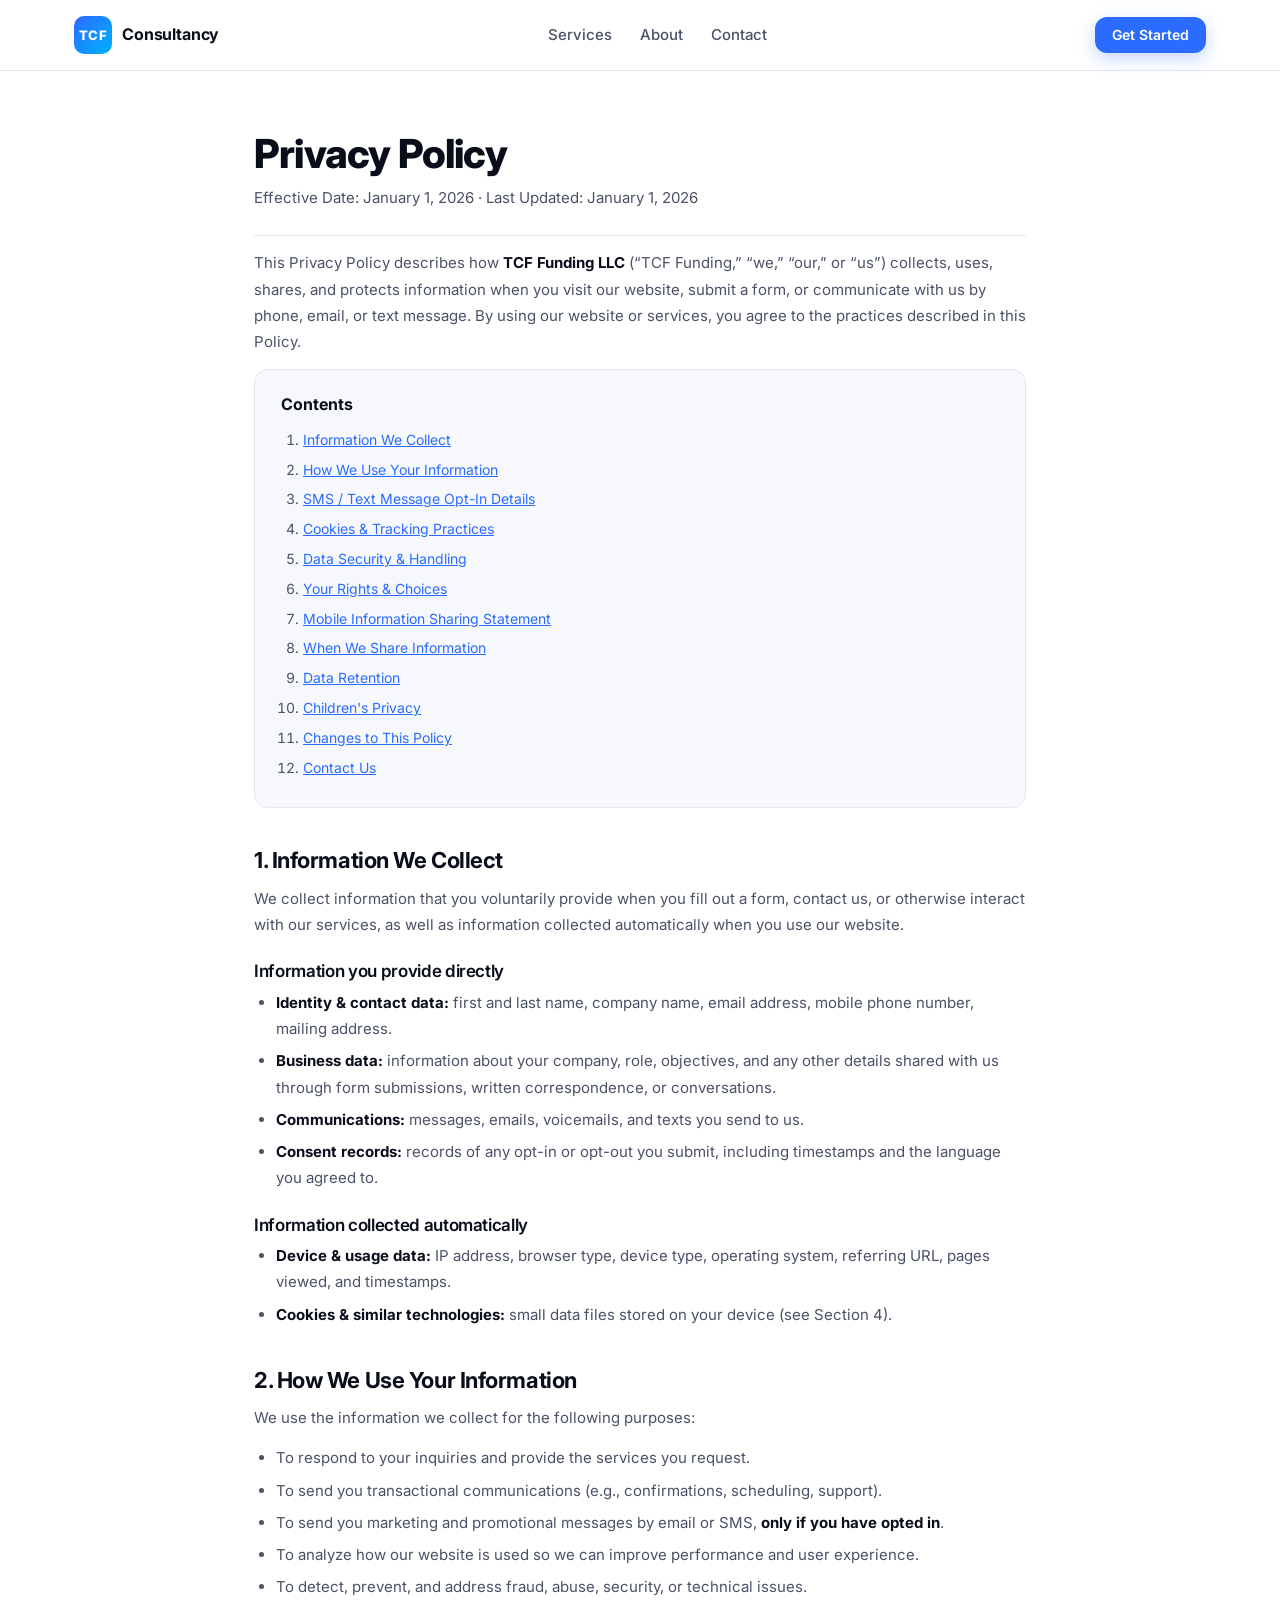
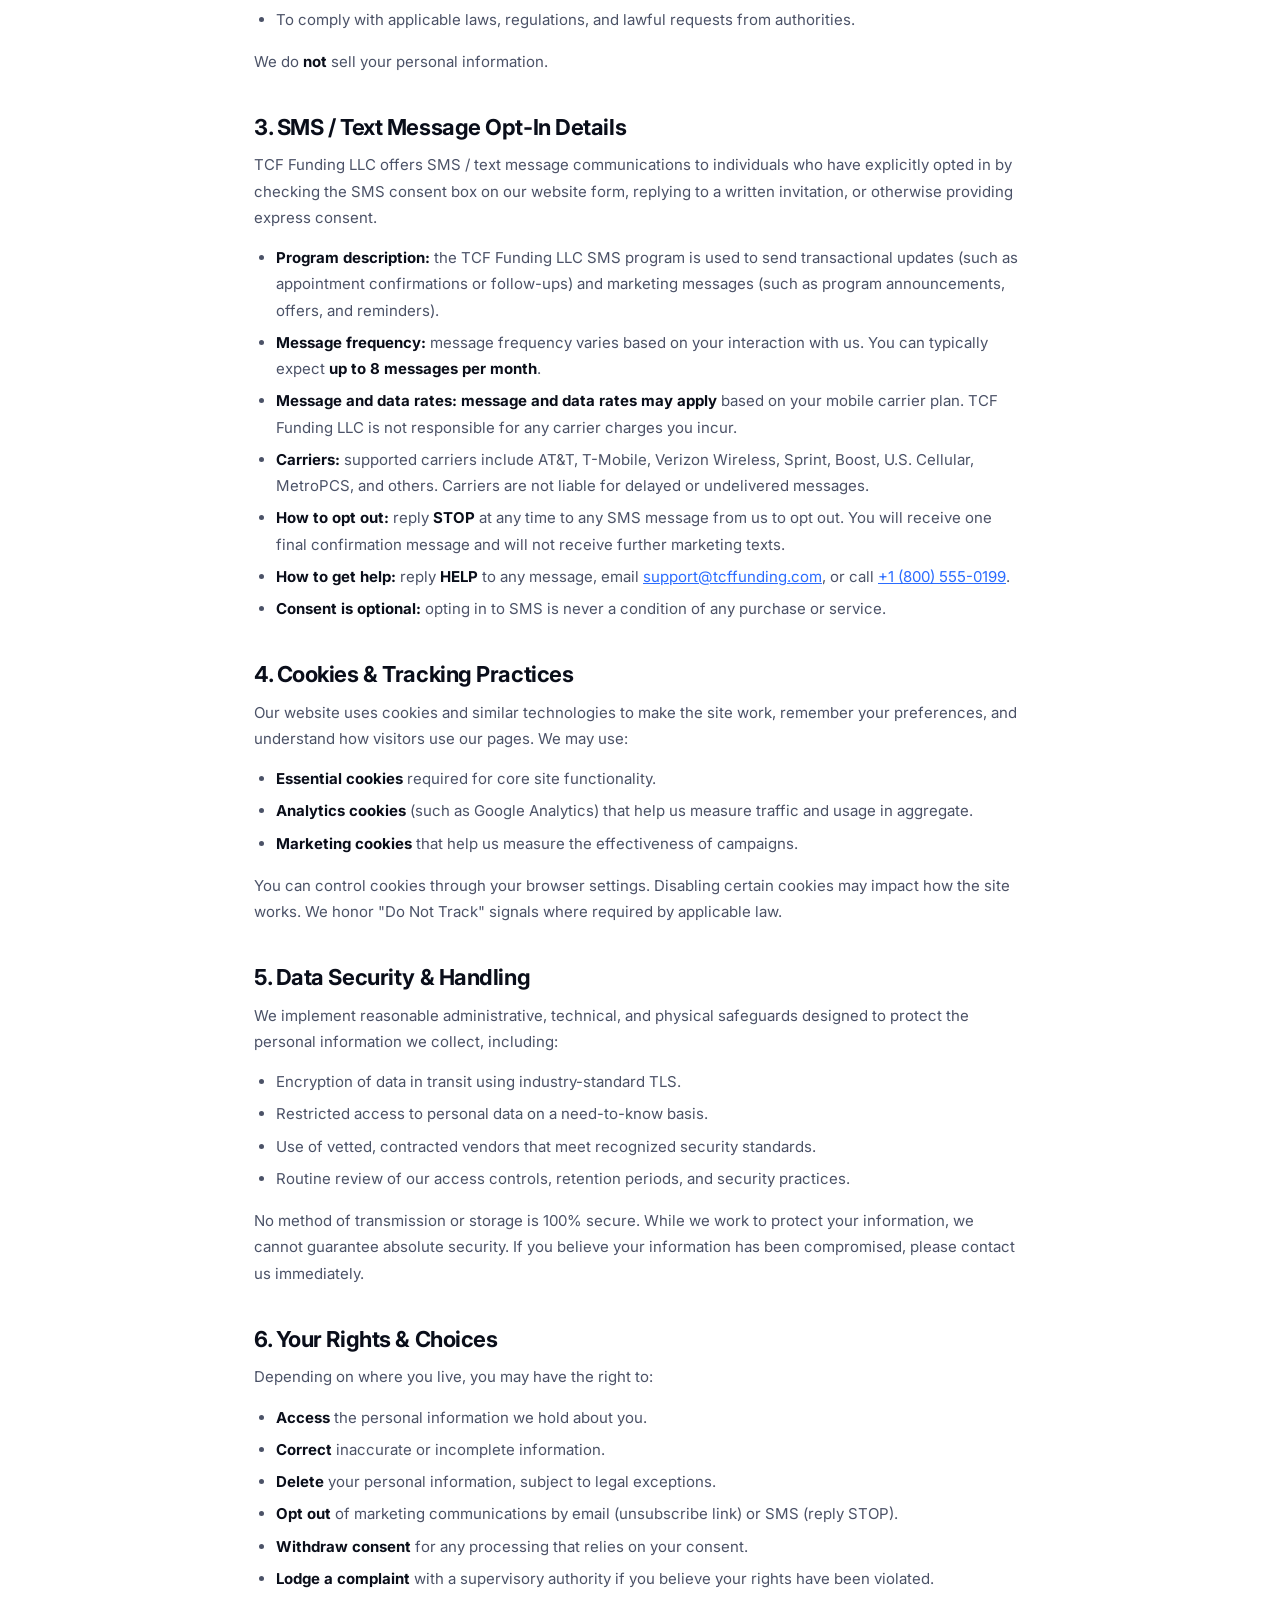
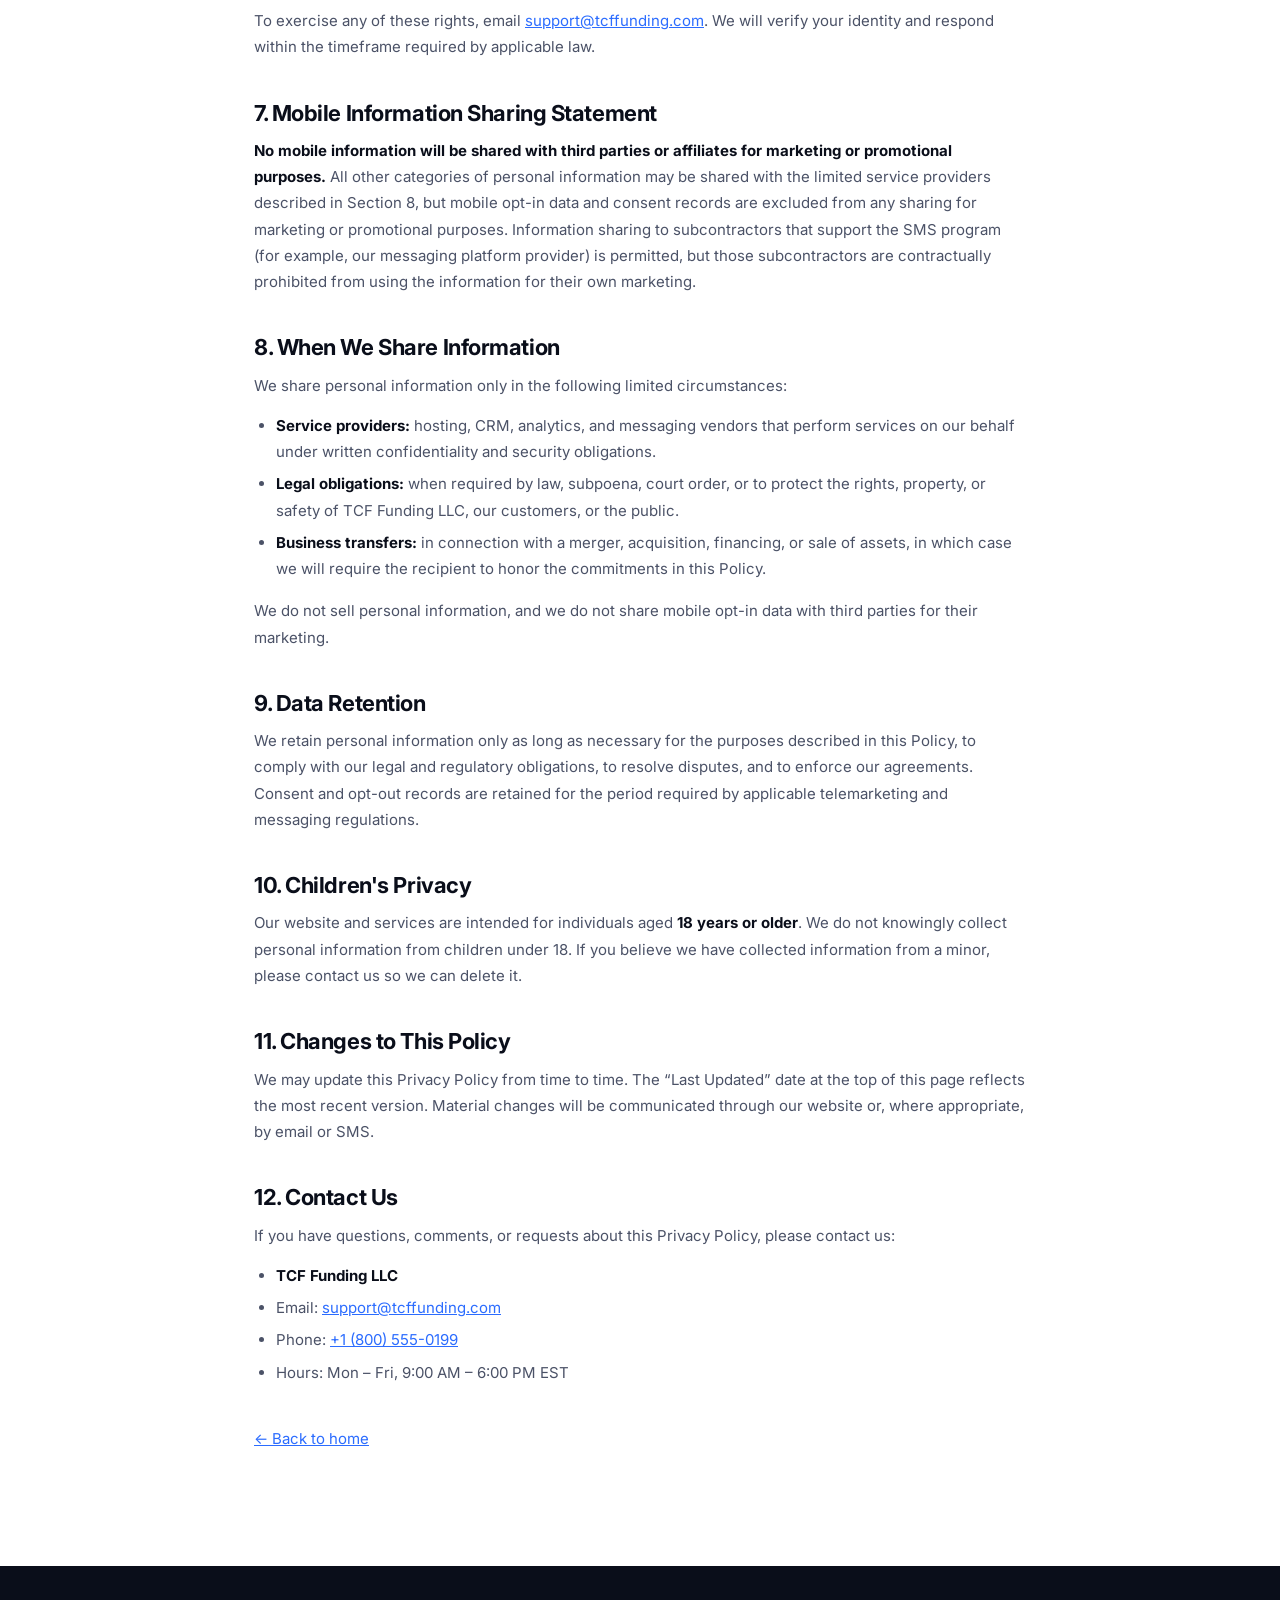
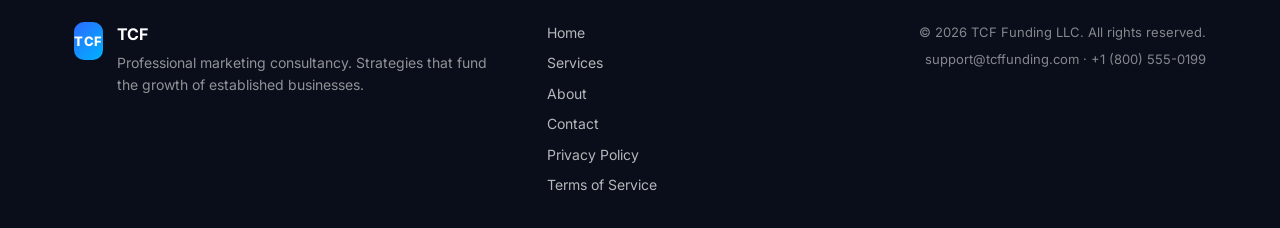
==== privacy.html @ d6a8207d "Initial commit: TCF Consultancy site" ====
<!DOCTYPE html>
<html lang="en">
<head>
    <meta charset="UTF-8">
    <meta name="viewport" content="width=device-width, initial-scale=1.0">
    <title>Privacy Policy — TCF</title>
    <meta name="description" content="Privacy Policy for TCF Funding LLC. Learn what information we collect, how we use it, your rights, and our SMS opt-in practices.">
    <link rel="stylesheet" href="styles.css">
    <link rel="preconnect" href="https://fonts.googleapis.com">
    <link rel="preconnect" href="https://fonts.gstatic.com" crossorigin>
    <link href="https://fonts.googleapis.com/css2?family=Inter:wght@400;500;600;700;800&display=swap" rel="stylesheet">
</head>
<body>
    <header class="site-header">
        <div class="container header-inner">
            <a href="index.html" class="logo">
                <span class="logo-mark">TCF</span>
                <span class="logo-text">Consultancy</span>
            </a>
            <nav class="main-nav">
                <a href="index.html#services">Services</a>
                <a href="index.html#about">About</a>
                <a href="index.html#contact">Contact</a>
            </nav>
            <a href="index.html#contact" class="btn btn-primary btn-sm">Get Started</a>
        </div>
    </header>

    <main class="legal">
        <div class="container legal-wrap">
            <h1>Privacy Policy</h1>
            <p class="legal-meta">Effective Date: January 1, 2026 · Last Updated: January 1, 2026</p>

            <p>This Privacy Policy describes how <strong>TCF Funding LLC</strong> (“TCF Funding,” “we,” “our,” or “us”) collects, uses, shares, and protects information when you visit our website, submit a form, or communicate with us by phone, email, or text message. By using our website or services, you agree to the practices described in this Policy.</p>

            <div class="legal-toc">
                <strong>Contents</strong>
                <ol>
                    <li><a href="#info-collected">Information We Collect</a></li>
                    <li><a href="#info-use">How We Use Your Information</a></li>
                    <li><a href="#sms-optin">SMS / Text Message Opt-In Details</a></li>
                    <li><a href="#cookies">Cookies &amp; Tracking Practices</a></li>
                    <li><a href="#security">Data Security &amp; Handling</a></li>
                    <li><a href="#rights">Your Rights &amp; Choices</a></li>
                    <li><a href="#mobile-share">Mobile Information Sharing Statement</a></li>
                    <li><a href="#sharing">When We Share Information</a></li>
                    <li><a href="#retention">Data Retention</a></li>
                    <li><a href="#children">Children's Privacy</a></li>
                    <li><a href="#changes">Changes to This Policy</a></li>
                    <li><a href="#contact">Contact Us</a></li>
                </ol>
            </div>

            <h2 id="info-collected">1. Information We Collect</h2>
            <p>We collect information that you voluntarily provide when you fill out a form, contact us, or otherwise interact with our services, as well as information collected automatically when you use our website.</p>

            <h3>Information you provide directly</h3>
            <ul>
                <li><strong>Identity &amp; contact data:</strong> first and last name, company name, email address, mobile phone number, mailing address.</li>
                <li><strong>Business data:</strong> information about your company, role, objectives, and any other details shared with us through form submissions, written correspondence, or conversations.</li>
                <li><strong>Communications:</strong> messages, emails, voicemails, and texts you send to us.</li>
                <li><strong>Consent records:</strong> records of any opt-in or opt-out you submit, including timestamps and the language you agreed to.</li>
            </ul>

            <h3>Information collected automatically</h3>
            <ul>
                <li><strong>Device &amp; usage data:</strong> IP address, browser type, device type, operating system, referring URL, pages viewed, and timestamps.</li>
                <li><strong>Cookies &amp; similar technologies:</strong> small data files stored on your device (see Section 4).</li>
            </ul>

            <h2 id="info-use">2. How We Use Your Information</h2>
            <p>We use the information we collect for the following purposes:</p>
            <ul>
                <li>To respond to your inquiries and provide the services you request.</li>
                <li>To send you transactional communications (e.g., confirmations, scheduling, support).</li>
                <li>To send you marketing and promotional messages by email or SMS, <strong>only if you have opted in</strong>.</li>
                <li>To analyze how our website is used so we can improve performance and user experience.</li>
                <li>To detect, prevent, and address fraud, abuse, security, or technical issues.</li>
                <li>To comply with applicable laws, regulations, and lawful requests from authorities.</li>
            </ul>
            <p>We do <strong>not</strong> sell your personal information.</p>

            <h2 id="sms-optin">3. SMS / Text Message Opt-In Details</h2>
            <p>TCF Funding LLC offers SMS / text message communications to individuals who have explicitly opted in by checking the SMS consent box on our website form, replying to a written invitation, or otherwise providing express consent.</p>
            <ul>
                <li><strong>Program description:</strong> the TCF Funding LLC SMS program is used to send transactional updates (such as appointment confirmations or follow-ups) and marketing messages (such as program announcements, offers, and reminders).</li>
                <li><strong>Message frequency:</strong> message frequency varies based on your interaction with us. You can typically expect <strong>up to 8 messages per month</strong>.</li>
                <li><strong>Message and data rates:</strong> <strong>message and data rates may apply</strong> based on your mobile carrier plan. TCF Funding LLC is not responsible for any carrier charges you incur.</li>
                <li><strong>Carriers:</strong> supported carriers include AT&amp;T, T-Mobile, Verizon Wireless, Sprint, Boost, U.S. Cellular, MetroPCS, and others. Carriers are not liable for delayed or undelivered messages.</li>
                <li><strong>How to opt out:</strong> reply <strong>STOP</strong> at any time to any SMS message from us to opt out. You will receive one final confirmation message and will not receive further marketing texts.</li>
                <li><strong>How to get help:</strong> reply <strong>HELP</strong> to any message, email <a href="mailto:support@tcffunding.com">support@tcffunding.com</a>, or call <a href="tel:+18005550199">+1 (800) 555-0199</a>.</li>
                <li><strong>Consent is optional:</strong> opting in to SMS is never a condition of any purchase or service.</li>
            </ul>

            <h2 id="cookies">4. Cookies &amp; Tracking Practices</h2>
            <p>Our website uses cookies and similar technologies to make the site work, remember your preferences, and understand how visitors use our pages. We may use:</p>
            <ul>
                <li><strong>Essential cookies</strong> required for core site functionality.</li>
                <li><strong>Analytics cookies</strong> (such as Google Analytics) that help us measure traffic and usage in aggregate.</li>
                <li><strong>Marketing cookies</strong> that help us measure the effectiveness of campaigns.</li>
            </ul>
            <p>You can control cookies through your browser settings. Disabling certain cookies may impact how the site works. We honor "Do Not Track" signals where required by applicable law.</p>

            <h2 id="security">5. Data Security &amp; Handling</h2>
            <p>We implement reasonable administrative, technical, and physical safeguards designed to protect the personal information we collect, including:</p>
            <ul>
                <li>Encryption of data in transit using industry-standard TLS.</li>
                <li>Restricted access to personal data on a need-to-know basis.</li>
                <li>Use of vetted, contracted vendors that meet recognized security standards.</li>
                <li>Routine review of our access controls, retention periods, and security practices.</li>
            </ul>
            <p>No method of transmission or storage is 100% secure. While we work to protect your information, we cannot guarantee absolute security. If you believe your information has been compromised, please contact us immediately.</p>

            <h2 id="rights">6. Your Rights &amp; Choices</h2>
            <p>Depending on where you live, you may have the right to:</p>
            <ul>
                <li><strong>Access</strong> the personal information we hold about you.</li>
                <li><strong>Correct</strong> inaccurate or incomplete information.</li>
                <li><strong>Delete</strong> your personal information, subject to legal exceptions.</li>
                <li><strong>Opt out</strong> of marketing communications by email (unsubscribe link) or SMS (reply STOP).</li>
                <li><strong>Withdraw consent</strong> for any processing that relies on your consent.</li>
                <li><strong>Lodge a complaint</strong> with a supervisory authority if you believe your rights have been violated.</li>
            </ul>
            <p>To exercise any of these rights, email <a href="mailto:support@tcffunding.com">support@tcffunding.com</a>. We will verify your identity and respond within the timeframe required by applicable law.</p>

            <h2 id="mobile-share">7. Mobile Information Sharing Statement</h2>
            <p><strong>No mobile information will be shared with third parties or affiliates for marketing or promotional purposes.</strong> All other categories of personal information may be shared with the limited service providers described in Section 8, but mobile opt-in data and consent records are excluded from any sharing for marketing or promotional purposes. Information sharing to subcontractors that support the SMS program (for example, our messaging platform provider) is permitted, but those subcontractors are contractually prohibited from using the information for their own marketing.</p>

            <h2 id="sharing">8. When We Share Information</h2>
            <p>We share personal information only in the following limited circumstances:</p>
            <ul>
                <li><strong>Service providers:</strong> hosting, CRM, analytics, and messaging vendors that perform services on our behalf under written confidentiality and security obligations.</li>
                <li><strong>Legal obligations:</strong> when required by law, subpoena, court order, or to protect the rights, property, or safety of TCF Funding LLC, our customers, or the public.</li>
                <li><strong>Business transfers:</strong> in connection with a merger, acquisition, financing, or sale of assets, in which case we will require the recipient to honor the commitments in this Policy.</li>
            </ul>
            <p>We do not sell personal information, and we do not share mobile opt-in data with third parties for their marketing.</p>

            <h2 id="retention">9. Data Retention</h2>
            <p>We retain personal information only as long as necessary for the purposes described in this Policy, to comply with our legal and regulatory obligations, to resolve disputes, and to enforce our agreements. Consent and opt-out records are retained for the period required by applicable telemarketing and messaging regulations.</p>

            <h2 id="children">10. Children's Privacy</h2>
            <p>Our website and services are intended for individuals aged <strong>18 years or older</strong>. We do not knowingly collect personal information from children under 18. If you believe we have collected information from a minor, please contact us so we can delete it.</p>

            <h2 id="changes">11. Changes to This Policy</h2>
            <p>We may update this Privacy Policy from time to time. The “Last Updated” date at the top of this page reflects the most recent version. Material changes will be communicated through our website or, where appropriate, by email or SMS.</p>

            <h2 id="contact">12. Contact Us</h2>
            <p>If you have questions, comments, or requests about this Privacy Policy, please contact us:</p>
            <ul>
                <li><strong>TCF Funding LLC</strong></li>
                <li>Email: <a href="mailto:support@tcffunding.com">support@tcffunding.com</a></li>
                <li>Phone: <a href="tel:+18005550199">+1 (800) 555-0199</a></li>
                <li>Hours: Mon – Fri, 9:00 AM – 6:00 PM EST</li>
            </ul>

            <p style="margin-top:40px;"><a href="index.html">← Back to home</a></p>
        </div>
    </main>

    <footer class="site-footer">
        <div class="container footer-inner">
            <div class="footer-brand">
                <span class="logo-mark">TCF</span>
                <div>
                    <strong>TCF</strong>
                    <p>Professional marketing consultancy. Strategies that fund the growth of established businesses.</p>
                </div>
            </div>
            <nav class="footer-nav">
                <a href="index.html">Home</a>
                <a href="index.html#services">Services</a>
                <a href="index.html#about">About</a>
                <a href="index.html#contact">Contact</a>
                <a href="privacy.html">Privacy Policy</a>
                <a href="terms.html">Terms of Service</a>
            </nav>
            <div class="footer-legal">
                <span>© <span id="yr"></span> TCF Funding LLC. All rights reserved.</span>
                <span>support@tcffunding.com · +1 (800) 555-0199</span>
            </div>
        </div>
    </footer>

    <script>document.getElementById('yr').textContent = new Date().getFullYear();</script>
</body>
</html>
---- styles.css ----
:root {
    --bg: #0a0e1a;
    --bg-2: #0f1424;
    --bg-3: #151a2e;
    --surface: #ffffff;
    --surface-2: #f7f8fc;
    --border: #e5e7ef;
    --text: #0a0e1a;
    --text-muted: #4b5267;
    --text-dim: #8089a0;
    --primary: #2b6cff;
    --primary-dark: #1e4fd6;
    --accent: #00d3a4;
    --danger: #e54848;
    --radius: 14px;
    --radius-lg: 22px;
    --shadow-sm: 0 2px 6px rgba(10, 14, 26, 0.06);
    --shadow-md: 0 8px 28px rgba(10, 14, 26, 0.10);
    --shadow-lg: 0 24px 60px rgba(10, 14, 26, 0.18);
    --container: 1180px;
    --font: 'Inter', -apple-system, BlinkMacSystemFont, 'Segoe UI', Roboto, Helvetica, Arial, sans-serif;
}

* { box-sizing: border-box; }
html { scroll-behavior: smooth; }
body {
    margin: 0;
    font-family: var(--font);
    color: var(--text);
    background: var(--surface);
    line-height: 1.6;
    -webkit-font-smoothing: antialiased;
}

img, svg { max-width: 100%; display: block; }
a { color: var(--primary); text-decoration: none; }
a:hover { text-decoration: underline; }

.container {
    max-width: var(--container);
    margin: 0 auto;
    padding: 0 24px;
}

/* ---------- Header ---------- */
.site-header {
    position: sticky;
    top: 0;
    z-index: 50;
    background: rgba(255, 255, 255, 0.85);
    backdrop-filter: saturate(180%) blur(14px);
    border-bottom: 1px solid var(--border);
}
.header-inner {
    display: flex;
    align-items: center;
    justify-content: space-between;
    padding: 16px 24px;
    gap: 24px;
}
.logo {
    display: flex;
    align-items: center;
    gap: 10px;
    color: var(--text);
    font-weight: 700;
    text-decoration: none;
}
.logo:hover { text-decoration: none; }
.logo-mark {
    display: inline-grid;
    place-items: center;
    width: 38px;
    height: 38px;
    border-radius: 10px;
    background: linear-gradient(135deg, var(--primary), #00b1ff);
    color: #fff;
    font-weight: 800;
    font-size: 13px;
    letter-spacing: 0.5px;
}
.logo-text {
    font-size: 16px;
    letter-spacing: -0.01em;
}

.main-nav {
    display: flex;
    gap: 28px;
}
.main-nav a {
    color: var(--text-muted);
    font-weight: 500;
    font-size: 15px;
    text-decoration: none;
    transition: color 0.15s ease;
}
.main-nav a:hover { color: var(--text); }

/* ---------- Buttons ---------- */
.btn {
    display: inline-flex;
    align-items: center;
    justify-content: center;
    gap: 8px;
    padding: 14px 22px;
    font-weight: 600;
    font-size: 15px;
    border-radius: 12px;
    border: 1px solid transparent;
    cursor: pointer;
    transition: transform 0.08s ease, box-shadow 0.15s ease, background 0.15s ease;
    text-decoration: none;
    line-height: 1;
    font-family: inherit;
}
.btn-sm { padding: 10px 16px; font-size: 14px; }
.btn-block { width: 100%; }
.btn-primary {
    background: var(--primary);
    color: #fff;
    box-shadow: 0 6px 18px rgba(43, 108, 255, 0.28);
}
.btn-primary:hover {
    background: var(--primary-dark);
    text-decoration: none;
    transform: translateY(-1px);
}
.btn-ghost {
    background: transparent;
    color: var(--text);
    border-color: var(--border);
}
.btn-ghost:hover { background: var(--surface-2); text-decoration: none; }

/* ---------- Section primitives ---------- */
.eyebrow {
    display: inline-block;
    font-size: 12.5px;
    font-weight: 600;
    letter-spacing: 0.12em;
    text-transform: uppercase;
    color: var(--primary);
    margin-bottom: 14px;
}
h1, h2, h3 { letter-spacing: -0.02em; line-height: 1.15; margin: 0; }
h1 { font-size: clamp(36px, 5vw, 56px); font-weight: 800; }
h2 { font-size: clamp(28px, 3.5vw, 40px); font-weight: 700; }
h3 { font-size: 18px; font-weight: 600; }
p { color: var(--text-muted); margin: 0; }

.section-head {
    max-width: 720px;
    margin: 0 auto 56px;
    text-align: center;
}
.section-head h2 { margin: 0 0 16px; }

/* ---------- Hero ---------- */
.hero {
    position: relative;
    padding: 80px 0 100px;
    background:
        radial-gradient(60% 80% at 80% 0%, rgba(43,108,255,0.10), transparent 70%),
        radial-gradient(50% 60% at 0% 30%, rgba(0,211,164,0.08), transparent 70%),
        linear-gradient(180deg, #ffffff 0%, #f7f8fc 100%);
    overflow: hidden;
}
.hero-grid {
    display: grid;
    grid-template-columns: 1.1fr 0.9fr;
    gap: 60px;
    align-items: center;
}
.hero h1 { margin-bottom: 20px; }
.hero-subtitle {
    font-size: 18px;
    color: var(--text-muted);
    margin-bottom: 32px;
    max-width: 540px;
}
.hero-cta {
    display: flex;
    gap: 14px;
    flex-wrap: wrap;
    margin-bottom: 48px;
}
.hero-trust {
    display: flex;
    gap: 36px;
    flex-wrap: wrap;
}
.trust-item {
    display: flex;
    flex-direction: column;
    gap: 2px;
}
.trust-item strong {
    font-size: 18px;
    color: var(--text);
    letter-spacing: -0.01em;
}
.trust-item span {
    font-size: 13px;
    color: var(--text-dim);
}

.hero-visual {
    position: relative;
    height: 420px;
}
.floating-card {
    position: absolute;
    background: #fff;
    border: 1px solid var(--border);
    border-radius: var(--radius);
    box-shadow: var(--shadow-md);
    padding: 18px 22px;
    display: flex;
    flex-direction: column;
    gap: 4px;
    min-width: 200px;
    animation: float 6s ease-in-out infinite;
}
.card-1 { top: 30px; left: 0; animation-delay: 0s; }
.card-2 { top: 160px; right: 0; animation-delay: 1.5s; }
.card-3 { bottom: 20px; left: 60px; animation-delay: 3s; }
.card-label {
    font-size: 12px;
    text-transform: uppercase;
    letter-spacing: 0.08em;
    color: var(--text-dim);
    font-weight: 600;
}
.card-value {
    font-size: 30px;
    font-weight: 800;
    letter-spacing: -0.02em;
    color: var(--text);
    background: linear-gradient(135deg, var(--primary), var(--accent));
    -webkit-background-clip: text;
    background-clip: text;
    color: transparent;
}
.card-meta {
    font-size: 13px;
    color: var(--text-muted);
}
@keyframes float {
    0%, 100% { transform: translateY(0); }
    50% { transform: translateY(-10px); }
}

/* ---------- Services ---------- */
.services {
    padding: 100px 0;
    background: #fff;
}
.services-grid {
    display: grid;
    grid-template-columns: repeat(3, 1fr);
    gap: 24px;
}
.service-card {
    background: var(--surface-2);
    border: 1px solid var(--border);
    border-radius: var(--radius-lg);
    padding: 32px;
    transition: transform 0.15s ease, box-shadow 0.15s ease, border-color 0.15s ease;
}
.service-card:hover {
    transform: translateY(-3px);
    box-shadow: var(--shadow-md);
    border-color: rgba(43,108,255,0.25);
}
.service-icon {
    width: 48px;
    height: 48px;
    border-radius: 12px;
    display: grid;
    place-items: center;
    margin-bottom: 20px;
    background: linear-gradient(135deg, rgba(43,108,255,0.12), rgba(0,211,164,0.10));
    color: var(--primary);
}
.service-icon svg { width: 24px; height: 24px; }
.service-card h3 { margin-bottom: 10px; }
.service-card p { font-size: 15px; }

/* ---------- About ---------- */
.about {
    padding: 100px 0;
    background: var(--bg);
    color: #fff;
}
.about-grid {
    display: grid;
    grid-template-columns: 1.1fr 0.9fr;
    gap: 60px;
    align-items: center;
}
.about h2 { color: #fff; margin-bottom: 20px; }
.about p { color: rgba(255,255,255,0.72); margin-bottom: 16px; font-size: 16px; }
.about .eyebrow { color: var(--accent); }

.about-bullets {
    list-style: none;
    padding: 0;
    margin: 28px 0 0;
    display: grid;
    gap: 12px;
}
.about-bullets li {
    display: flex;
    gap: 10px;
    align-items: flex-start;
    color: rgba(255,255,255,0.85);
    font-size: 15px;
}
.about-bullets li span {
    color: var(--accent);
    font-weight: 700;
}

.about-stats {
    display: grid;
    gap: 16px;
}
.stat {
    background: rgba(255,255,255,0.04);
    border: 1px solid rgba(255,255,255,0.08);
    border-radius: var(--radius-lg);
    padding: 28px;
    backdrop-filter: blur(10px);
}
.stat-num {
    display: block;
    font-size: 40px;
    font-weight: 800;
    background: linear-gradient(135deg, var(--accent), #66e2c5);
    -webkit-background-clip: text;
    background-clip: text;
    color: transparent;
    letter-spacing: -0.02em;
    margin-bottom: 6px;
}
.stat-label {
    color: rgba(255,255,255,0.7);
    font-size: 14px;
}

/* ---------- Contact ---------- */
.contact {
    padding: 100px 0;
    background: var(--surface-2);
}
.contact-grid {
    display: grid;
    grid-template-columns: 0.9fr 1.1fr;
    gap: 60px;
    align-items: start;
}
.contact-intro h2 { margin-bottom: 16px; }
.contact-intro p { font-size: 16px; margin-bottom: 28px; }

.contact-info {
    display: grid;
    gap: 16px;
    background: #fff;
    border: 1px solid var(--border);
    border-radius: var(--radius);
    padding: 22px;
}
.contact-item {
    display: flex;
    flex-direction: column;
    gap: 2px;
}
.contact-item strong {
    font-size: 12px;
    text-transform: uppercase;
    letter-spacing: 0.08em;
    color: var(--text-dim);
    font-weight: 600;
}
.contact-item a, .contact-item span {
    color: var(--text);
    font-size: 15px;
}

/* ---------- Form ---------- */
.contact-form {
    background: #fff;
    border: 1px solid var(--border);
    border-radius: var(--radius-lg);
    padding: 32px;
    box-shadow: var(--shadow-sm);
    display: grid;
    gap: 18px;
}
.form-brand {
    display: flex;
    flex-direction: column;
    gap: 2px;
    padding-bottom: 18px;
    border-bottom: 1px solid var(--border);
    margin-bottom: 4px;
}
.form-brand strong {
    font-size: 17px;
    letter-spacing: -0.01em;
}
.form-brand span {
    font-size: 13px;
    color: var(--text-dim);
}

.form-row {
    display: flex;
    flex-direction: column;
    gap: 6px;
}
.form-row label {
    font-size: 13px;
    font-weight: 600;
    color: var(--text);
    letter-spacing: 0.01em;
}
.form-row input,
.form-row textarea {
    width: 100%;
    padding: 12px 14px;
    border: 1px solid var(--border);
    border-radius: 10px;
    font-size: 15px;
    font-family: inherit;
    color: var(--text);
    background: #fff;
    transition: border-color 0.15s ease, box-shadow 0.15s ease;
}
.form-row input:focus,
.form-row textarea:focus {
    outline: none;
    border-color: var(--primary);
    box-shadow: 0 0 0 3px rgba(43,108,255,0.15);
}
.form-row input.err,
.form-row textarea.err {
    border-color: var(--danger);
    box-shadow: 0 0 0 3px rgba(229,72,72,0.12);
}
.form-row textarea { resize: vertical; min-height: 80px; }

.consent-block {
    background: var(--surface-2);
    border: 1px solid var(--border);
    border-radius: 12px;
    padding: 18px;
    display: grid;
    gap: 14px;
}
.consent-row {
    display: flex;
    gap: 12px;
    align-items: flex-start;
    cursor: pointer;
}
.consent-row input[type="checkbox"] {
    margin-top: 4px;
    width: 18px;
    height: 18px;
    accent-color: var(--primary);
    flex-shrink: 0;
    cursor: pointer;
}
.consent-text {
    font-size: 13px;
    line-height: 1.55;
    color: var(--text-muted);
}
.consent-text strong { color: var(--text); }
.consent-text a { color: var(--primary); text-decoration: underline; }

.legal-note {
    font-size: 12.5px;
    line-height: 1.55;
    color: var(--text-muted);
    margin: 0;
    padding-top: 10px;
    border-top: 1px dashed var(--border);
}
.legal-note a { color: var(--primary); text-decoration: underline; }
.legal-note strong { color: var(--text); }

.form-status {
    font-size: 14px;
    padding: 10px 12px;
    border-radius: 10px;
    text-align: center;
    display: none;
}
.form-status.ok {
    display: block;
    background: rgba(0,211,164,0.10);
    color: #007a5e;
    border: 1px solid rgba(0,211,164,0.25);
}
.form-status.err {
    display: block;
    background: rgba(229,72,72,0.10);
    color: #b22a2a;
    border: 1px solid rgba(229,72,72,0.25);
}

/* ---------- Footer ---------- */
.site-footer {
    background: var(--bg);
    color: rgba(255,255,255,0.7);
    padding: 56px 0 32px;
}
.footer-inner {
    display: grid;
    grid-template-columns: 1.4fr 1fr 1fr;
    gap: 40px;
}
.footer-brand {
    display: flex;
    gap: 14px;
    align-items: flex-start;
}
.footer-brand strong {
    color: #fff;
    font-size: 16px;
    display: block;
    margin-bottom: 4px;
}
.footer-brand p {
    color: rgba(255,255,255,0.55);
    font-size: 14px;
    margin: 0;
}
.footer-nav {
    display: flex;
    flex-direction: column;
    gap: 8px;
}
.footer-nav a {
    color: rgba(255,255,255,0.7);
    font-size: 14px;
    text-decoration: none;
}
.footer-nav a:hover { color: #fff; text-decoration: none; }
.footer-legal {
    display: flex;
    flex-direction: column;
    gap: 6px;
    color: rgba(255,255,255,0.5);
    font-size: 13px;
    text-align: right;
}

/* ---------- Legal pages ---------- */
.legal {
    padding: 60px 0 100px;
    background: #fff;
}
.legal-wrap {
    max-width: 820px;
    margin: 0 auto;
}
.legal h1 {
    font-size: 40px;
    margin-bottom: 8px;
}
.legal-meta {
    color: var(--text-dim);
    font-size: 14px;
    margin-bottom: 40px;
    padding-bottom: 24px;
    border-bottom: 1px solid var(--border);
}
.legal h2 {
    font-size: 22px;
    margin: 40px 0 12px;
    color: var(--text);
}
.legal h3 {
    font-size: 17px;
    margin: 24px 0 8px;
    color: var(--text);
}
.legal p, .legal li {
    color: var(--text-muted);
    font-size: 15px;
    line-height: 1.75;
}
.legal p { margin: 0 0 14px; }
.legal ul { padding-left: 22px; margin: 0 0 16px; }
.legal li { margin-bottom: 6px; }
.legal a { color: var(--primary); text-decoration: underline; }
.legal strong { color: var(--text); }
.legal-toc {
    background: var(--surface-2);
    border: 1px solid var(--border);
    border-radius: var(--radius);
    padding: 22px 26px;
    margin-bottom: 40px;
}
.legal-toc strong { display: block; margin-bottom: 10px; }
.legal-toc ol { margin: 0; padding-left: 22px; }
.legal-toc li { font-size: 14px; line-height: 1.7; }

/* ---------- Responsive ---------- */
@media (max-width: 960px) {
    .hero { padding: 56px 0 80px; }
    .hero-grid { grid-template-columns: 1fr; gap: 40px; }
    .hero-visual { height: 360px; }
    .services-grid { grid-template-columns: repeat(2, 1fr); }
    .about-grid, .contact-grid { grid-template-columns: 1fr; gap: 40px; }
    .footer-inner { grid-template-columns: 1fr; gap: 28px; }
    .footer-legal { text-align: left; }
}
@media (max-width: 640px) {
    .main-nav { display: none; }
    .services { padding: 60px 0; }
    .about, .contact { padding: 60px 0; }
    .services-grid { grid-template-columns: 1fr; }
    .contact-form { padding: 24px; }
    .floating-card { min-width: 170px; padding: 14px 18px; }
    .card-value { font-size: 24px; }
    .hero-trust { gap: 22px; }
}
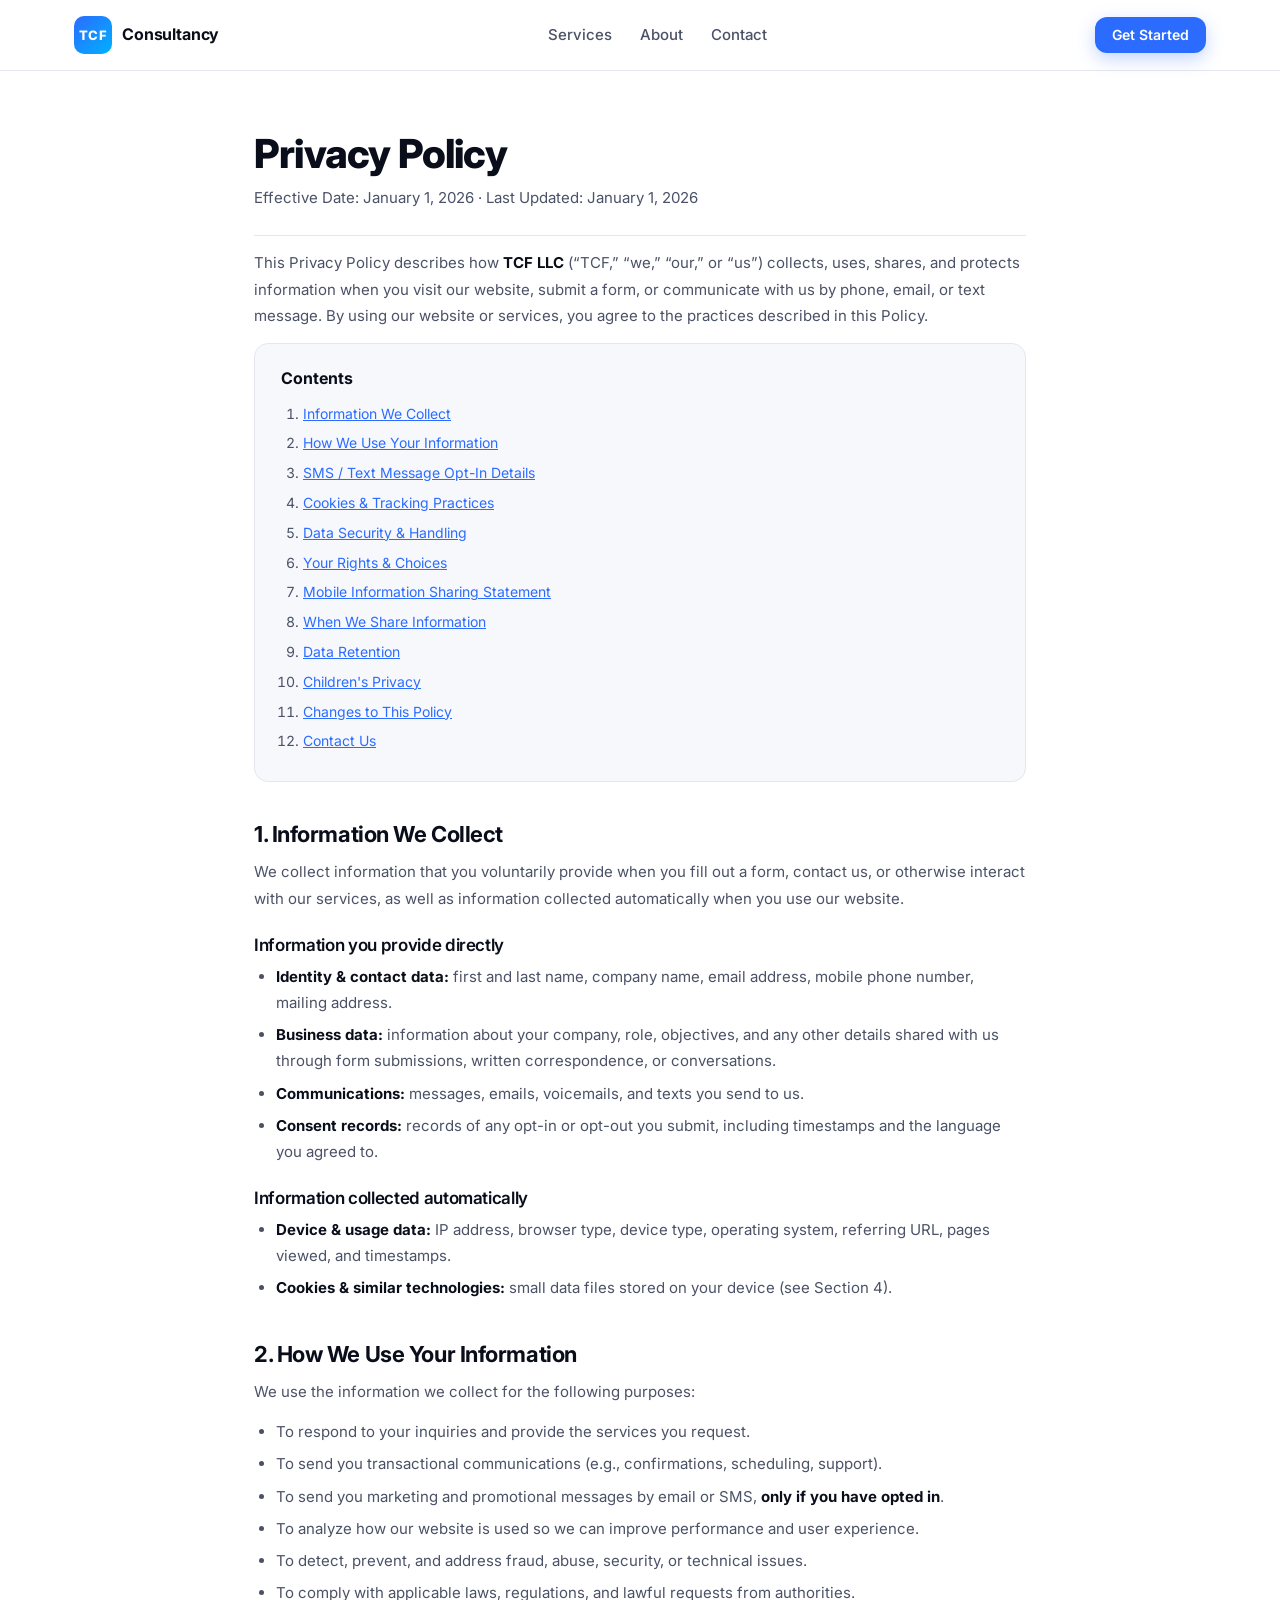
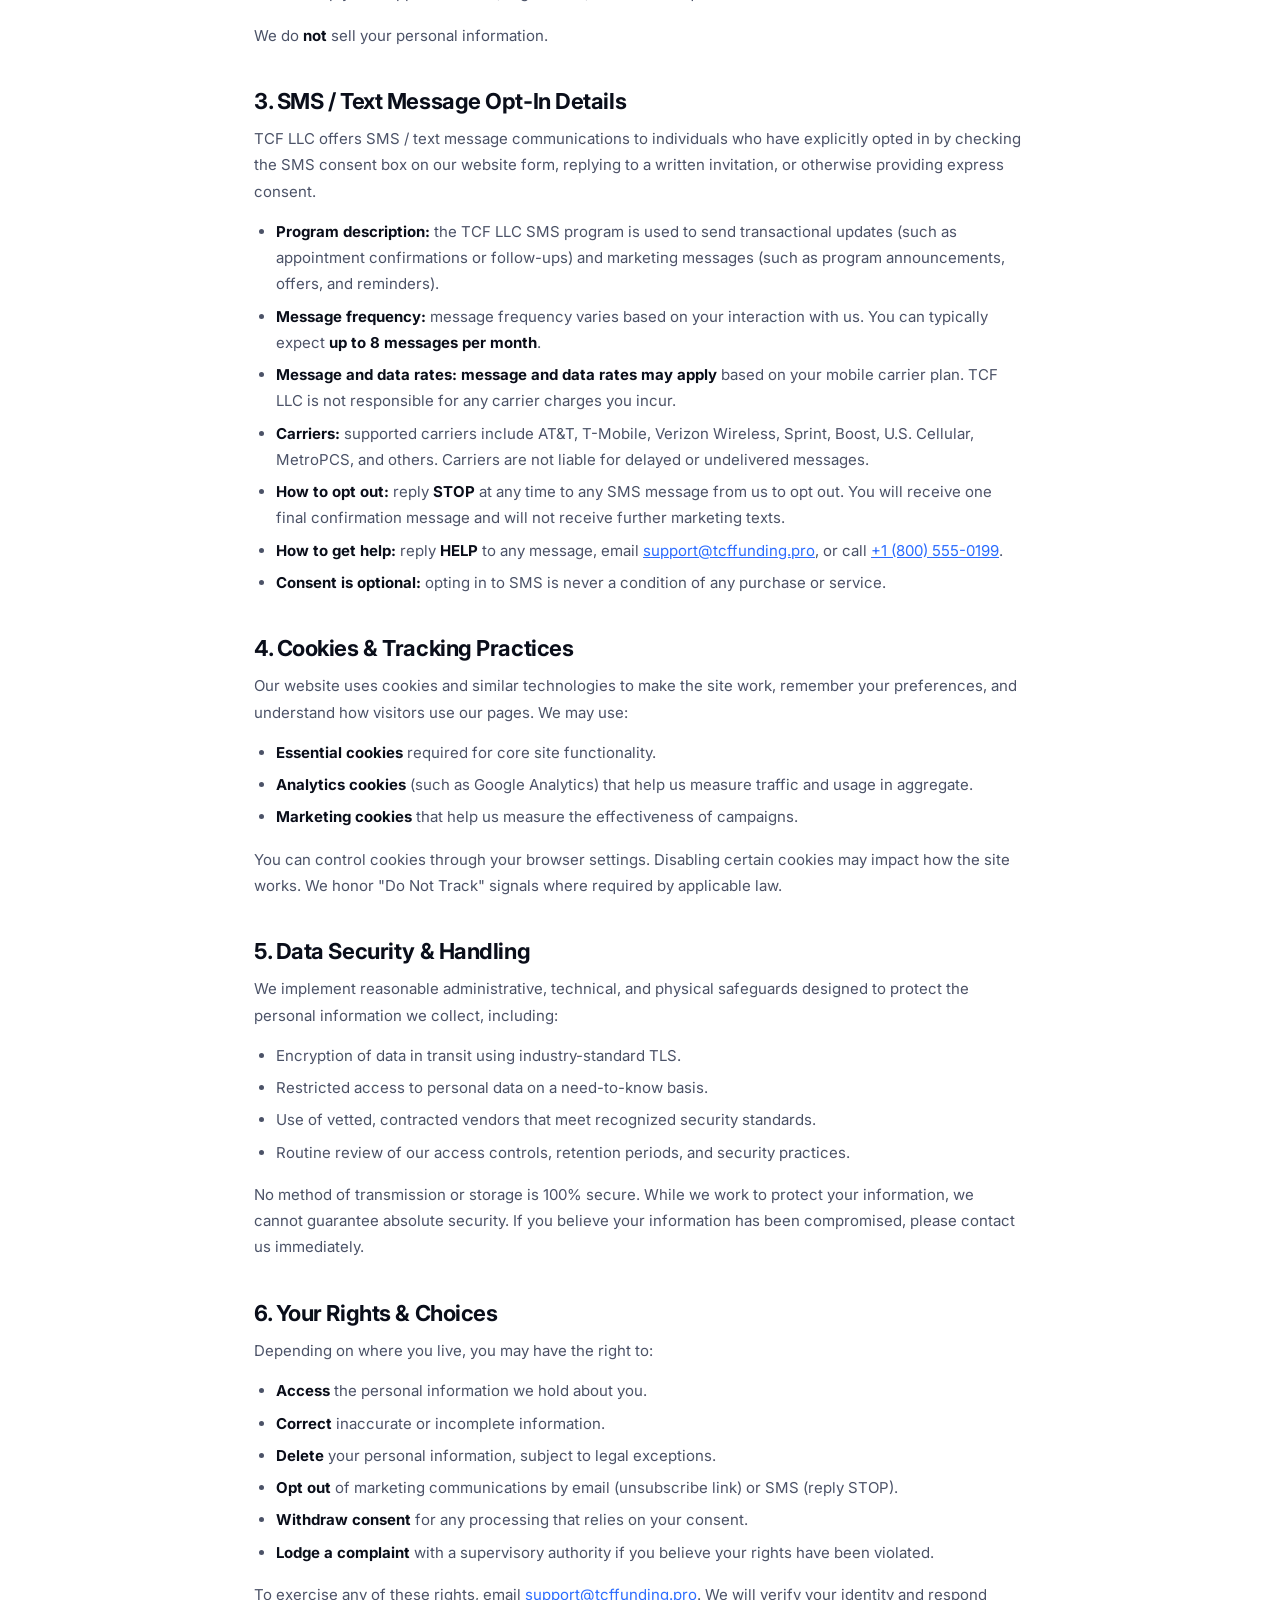
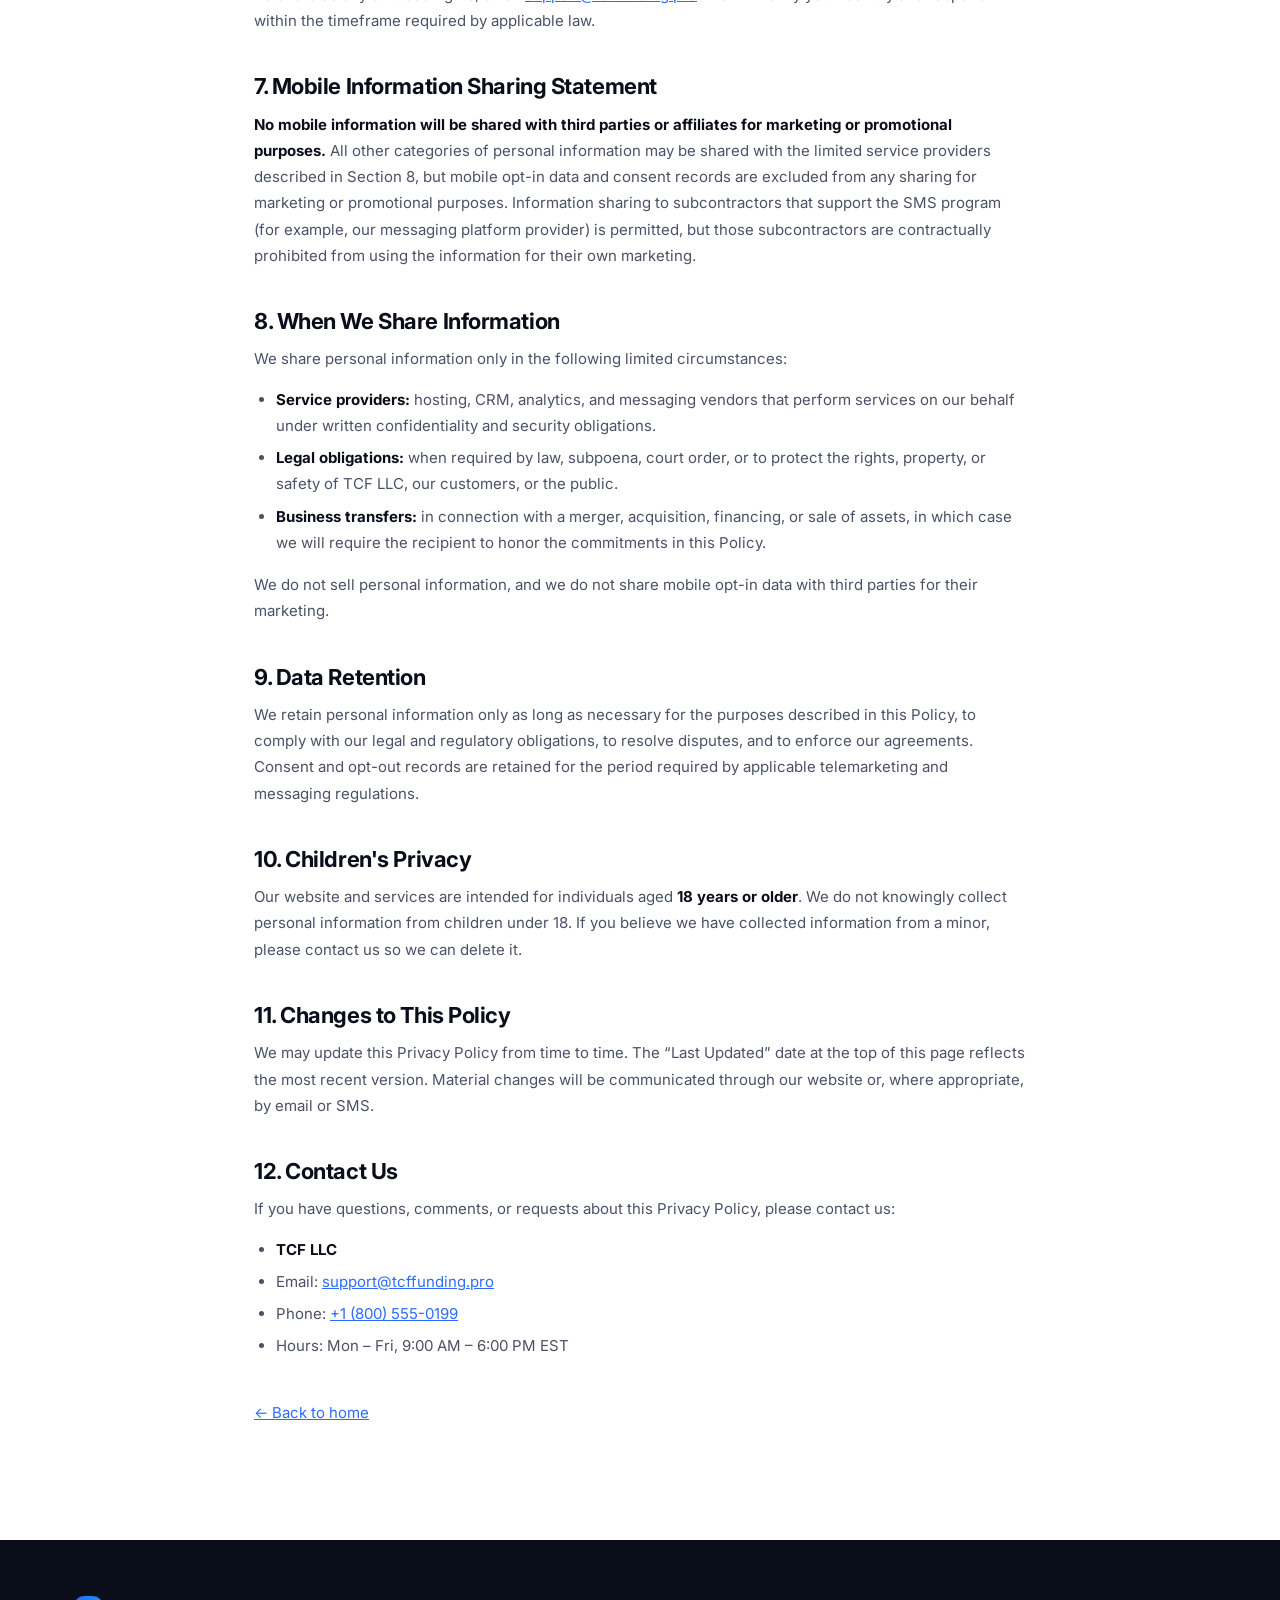
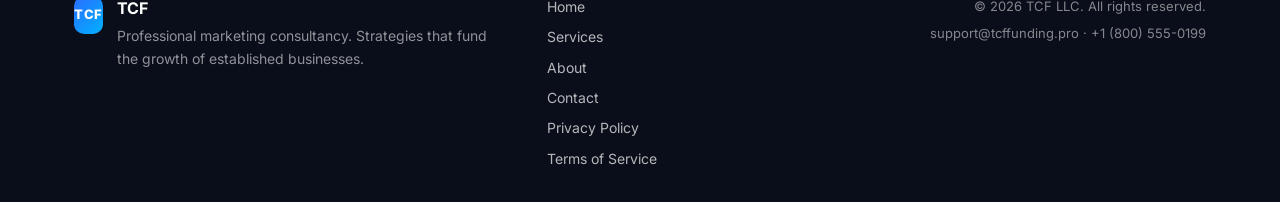
==== commit 58f59be0: "Remove 'funding' from copy; keep only in domain references" ====
--- a/privacy.html
+++ b/privacy.html
@@ -4,7 +4,7 @@
     <meta charset="UTF-8">
     <meta name="viewport" content="width=device-width, initial-scale=1.0">
     <title>Privacy Policy — TCF</title>
-    <meta name="description" content="Privacy Policy for TCF Funding LLC. Learn what information we collect, how we use it, your rights, and our SMS opt-in practices.">
+    <meta name="description" content="Privacy Policy for TCF LLC. Learn what information we collect, how we use it, your rights, and our SMS opt-in practices.">
     <link rel="stylesheet" href="styles.css">
     <link rel="preconnect" href="https://fonts.googleapis.com">
     <link rel="preconnect" href="https://fonts.gstatic.com" crossorigin>
@@ -31,7 +31,7 @@
             <h1>Privacy Policy</h1>
             <p class="legal-meta">Effective Date: January 1, 2026 · Last Updated: January 1, 2026</p>
 
-            <p>This Privacy Policy describes how <strong>TCF Funding LLC</strong> (“TCF Funding,” “we,” “our,” or “us”) collects, uses, shares, and protects information when you visit our website, submit a form, or communicate with us by phone, email, or text message. By using our website or services, you agree to the practices described in this Policy.</p>
+            <p>This Privacy Policy describes how <strong>TCF LLC</strong> (“TCF,” “we,” “our,” or “us”) collects, uses, shares, and protects information when you visit our website, submit a form, or communicate with us by phone, email, or text message. By using our website or services, you agree to the practices described in this Policy.</p>
 
             <div class="legal-toc">
                 <strong>Contents</strong>
@@ -81,14 +81,14 @@
             <p>We do <strong>not</strong> sell your personal information.</p>
 
             <h2 id="sms-optin">3. SMS / Text Message Opt-In Details</h2>
-            <p>TCF Funding LLC offers SMS / text message communications to individuals who have explicitly opted in by checking the SMS consent box on our website form, replying to a written invitation, or otherwise providing express consent.</p>
+            <p>TCF LLC offers SMS / text message communications to individuals who have explicitly opted in by checking the SMS consent box on our website form, replying to a written invitation, or otherwise providing express consent.</p>
             <ul>
-                <li><strong>Program description:</strong> the TCF Funding LLC SMS program is used to send transactional updates (such as appointment confirmations or follow-ups) and marketing messages (such as program announcements, offers, and reminders).</li>
+                <li><strong>Program description:</strong> the TCF LLC SMS program is used to send transactional updates (such as appointment confirmations or follow-ups) and marketing messages (such as program announcements, offers, and reminders).</li>
                 <li><strong>Message frequency:</strong> message frequency varies based on your interaction with us. You can typically expect <strong>up to 8 messages per month</strong>.</li>
-                <li><strong>Message and data rates:</strong> <strong>message and data rates may apply</strong> based on your mobile carrier plan. TCF Funding LLC is not responsible for any carrier charges you incur.</li>
+                <li><strong>Message and data rates:</strong> <strong>message and data rates may apply</strong> based on your mobile carrier plan. TCF LLC is not responsible for any carrier charges you incur.</li>
                 <li><strong>Carriers:</strong> supported carriers include AT&amp;T, T-Mobile, Verizon Wireless, Sprint, Boost, U.S. Cellular, MetroPCS, and others. Carriers are not liable for delayed or undelivered messages.</li>
                 <li><strong>How to opt out:</strong> reply <strong>STOP</strong> at any time to any SMS message from us to opt out. You will receive one final confirmation message and will not receive further marketing texts.</li>
-                <li><strong>How to get help:</strong> reply <strong>HELP</strong> to any message, email <a href="mailto:support@tcffunding.com">support@tcffunding.com</a>, or call <a href="tel:+18005550199">+1 (800) 555-0199</a>.</li>
+                <li><strong>How to get help:</strong> reply <strong>HELP</strong> to any message, email <a href="mailto:support@tcffunding.pro">support@tcffunding.pro</a>, or call <a href="tel:+18005550199">+1 (800) 555-0199</a>.</li>
                 <li><strong>Consent is optional:</strong> opting in to SMS is never a condition of any purchase or service.</li>
             </ul>
 
@@ -121,7 +121,7 @@
                 <li><strong>Withdraw consent</strong> for any processing that relies on your consent.</li>
                 <li><strong>Lodge a complaint</strong> with a supervisory authority if you believe your rights have been violated.</li>
             </ul>
-            <p>To exercise any of these rights, email <a href="mailto:support@tcffunding.com">support@tcffunding.com</a>. We will verify your identity and respond within the timeframe required by applicable law.</p>
+            <p>To exercise any of these rights, email <a href="mailto:support@tcffunding.pro">support@tcffunding.pro</a>. We will verify your identity and respond within the timeframe required by applicable law.</p>
 
             <h2 id="mobile-share">7. Mobile Information Sharing Statement</h2>
             <p><strong>No mobile information will be shared with third parties or affiliates for marketing or promotional purposes.</strong> All other categories of personal information may be shared with the limited service providers described in Section 8, but mobile opt-in data and consent records are excluded from any sharing for marketing or promotional purposes. Information sharing to subcontractors that support the SMS program (for example, our messaging platform provider) is permitted, but those subcontractors are contractually prohibited from using the information for their own marketing.</p>
@@ -130,7 +130,7 @@
             <p>We share personal information only in the following limited circumstances:</p>
             <ul>
                 <li><strong>Service providers:</strong> hosting, CRM, analytics, and messaging vendors that perform services on our behalf under written confidentiality and security obligations.</li>
-                <li><strong>Legal obligations:</strong> when required by law, subpoena, court order, or to protect the rights, property, or safety of TCF Funding LLC, our customers, or the public.</li>
+                <li><strong>Legal obligations:</strong> when required by law, subpoena, court order, or to protect the rights, property, or safety of TCF LLC, our customers, or the public.</li>
                 <li><strong>Business transfers:</strong> in connection with a merger, acquisition, financing, or sale of assets, in which case we will require the recipient to honor the commitments in this Policy.</li>
             </ul>
             <p>We do not sell personal information, and we do not share mobile opt-in data with third parties for their marketing.</p>
@@ -147,8 +147,8 @@
             <h2 id="contact">12. Contact Us</h2>
             <p>If you have questions, comments, or requests about this Privacy Policy, please contact us:</p>
             <ul>
-                <li><strong>TCF Funding LLC</strong></li>
-                <li>Email: <a href="mailto:support@tcffunding.com">support@tcffunding.com</a></li>
+                <li><strong>TCF LLC</strong></li>
+                <li>Email: <a href="mailto:support@tcffunding.pro">support@tcffunding.pro</a></li>
                 <li>Phone: <a href="tel:+18005550199">+1 (800) 555-0199</a></li>
                 <li>Hours: Mon – Fri, 9:00 AM – 6:00 PM EST</li>
             </ul>
@@ -175,8 +175,8 @@
                 <a href="terms.html">Terms of Service</a>
             </nav>
             <div class="footer-legal">
-                <span>© <span id="yr"></span> TCF Funding LLC. All rights reserved.</span>
-                <span>support@tcffunding.com · +1 (800) 555-0199</span>
+                <span>© <span id="yr"></span> TCF LLC. All rights reserved.</span>
+                <span>support@tcffunding.pro · +1 (800) 555-0199</span>
             </div>
         </div>
     </footer>
